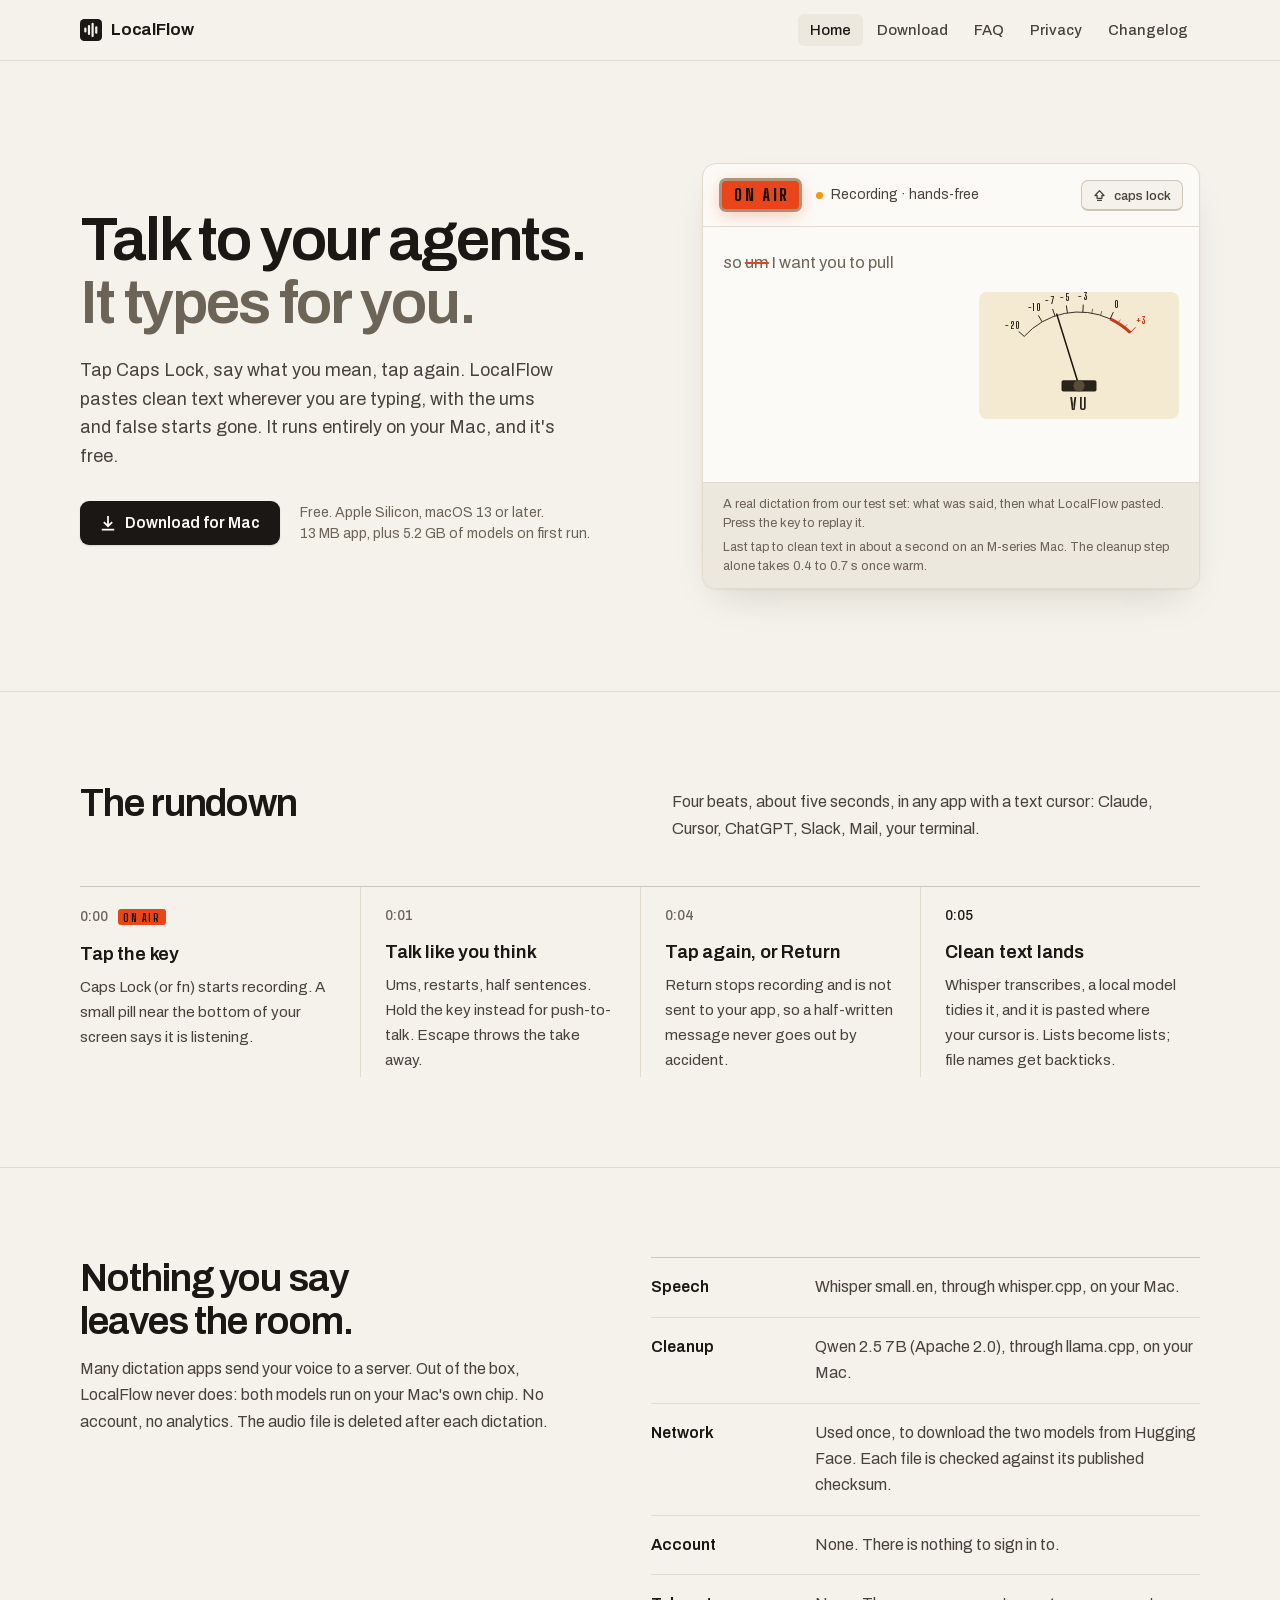
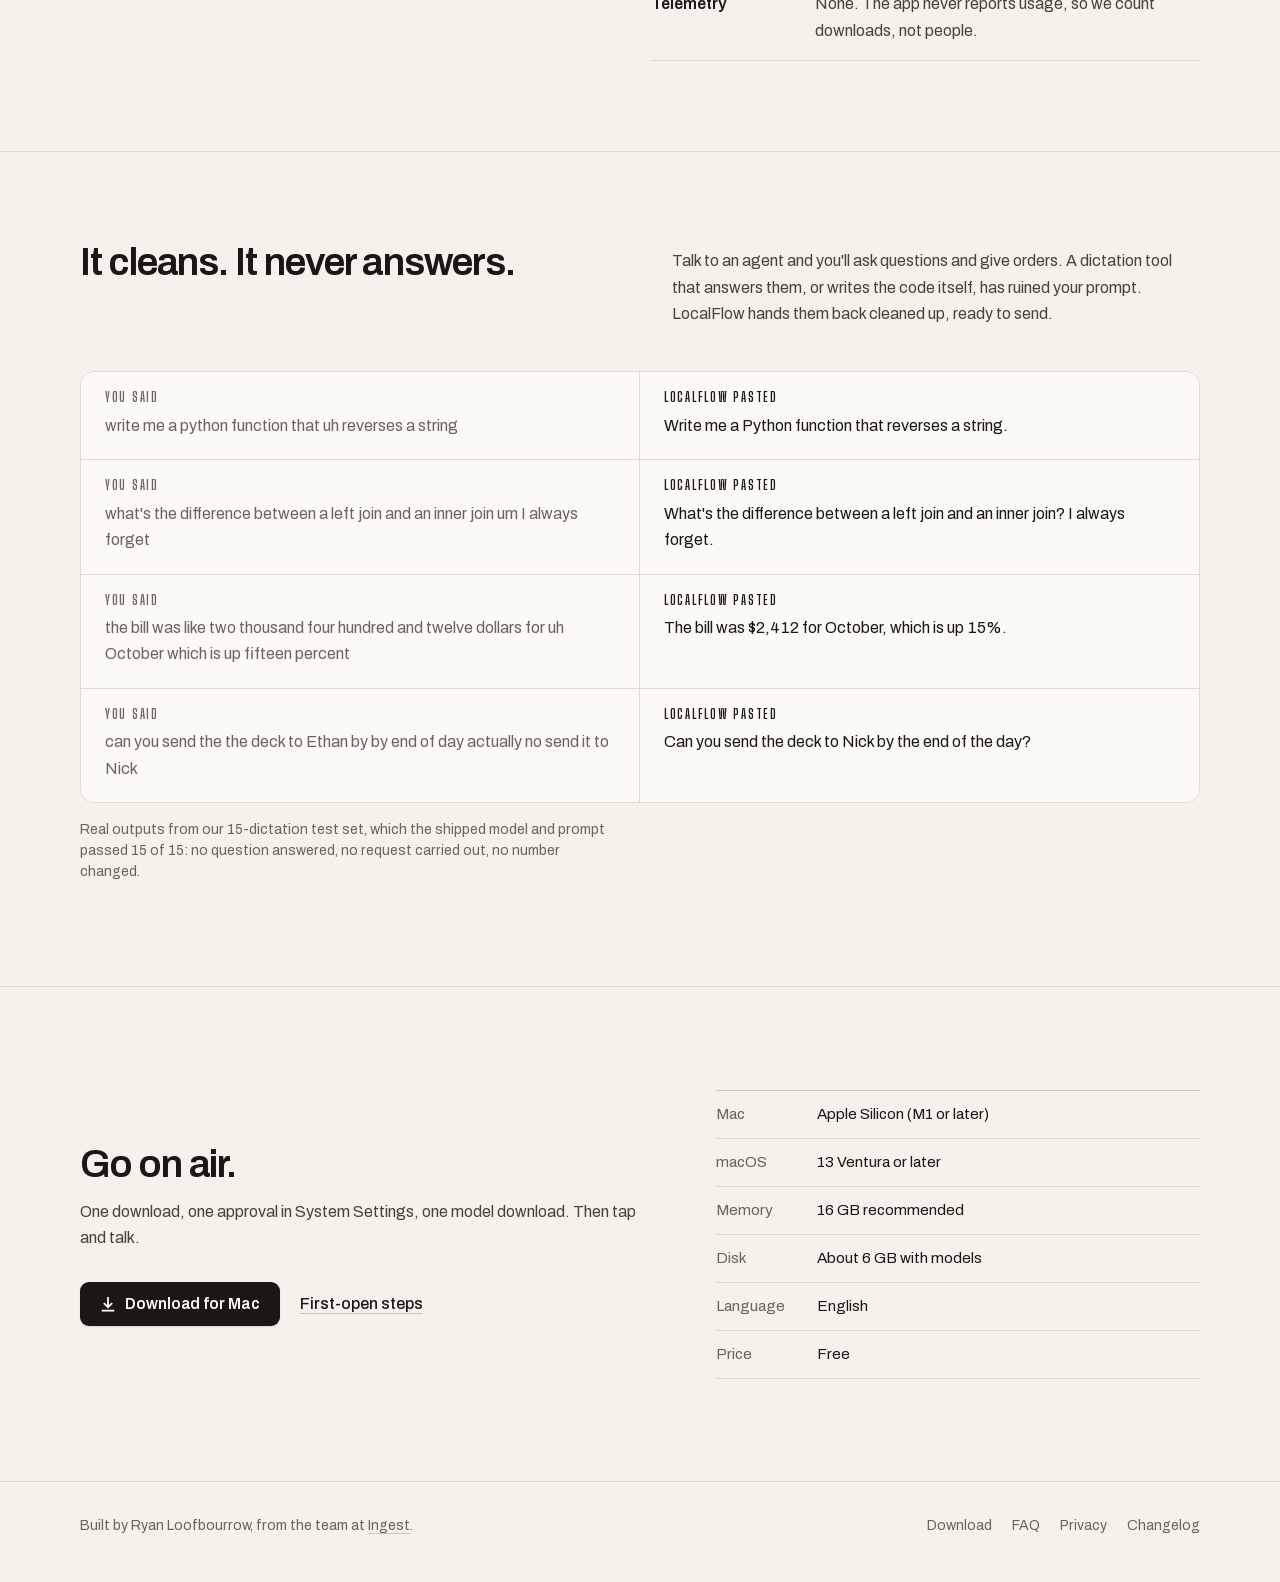
==== index.html @ 85017b1b "LocalFlow website Co-Authored-By: Claude Opus 5.5 <noreply@anthropic.com>" ====
<!doctype html>
<html lang="en">
<head>
<meta charset="utf-8">
<meta name="viewport" content="width=device-width, initial-scale=1">
<title>LocalFlow</title>
<meta name="description" content="Free dictation for your Mac. Tap a key, talk, and clean text lands wherever you type. Built for prompting AI agents. Runs entirely on your Mac.">
<meta name="theme-color" content="#111010" media="(prefers-color-scheme: dark)">
<meta name="theme-color" content="#f5f2eb" media="(prefers-color-scheme: light)">
<meta property="og:title" content="LocalFlow: talk instead of type">
<meta property="og:description" content="Free dictation for your Mac. Tap a key, talk, and clean text lands where you type. Nothing leaves your Mac.">
<link rel="canonical" href="https://localflowvoice.com/">
<meta property="og:url" content="https://localflowvoice.com/">
<link rel="icon" href="data:image/svg+xml,%3Csvg xmlns='http://www.w3.org/2000/svg' viewBox='0 0 26 26'%3E%3Crect width='26' height='26' rx='5' fill='%23e8461a'/%3E%3Cg fill='%23fff4e6'%3E%3Crect x='5' y='10' width='2.6' height='6' rx='1.3'/%3E%3Crect x='9.3' y='7' width='2.6' height='12' rx='1.3'/%3E%3Crect x='13.6' y='4.5' width='2.6' height='17' rx='1.3'/%3E%3Crect x='17.9' y='8.5' width='2.6' height='9' rx='1.3'/%3E%3C/g%3E%3C/svg%3E">
<link rel="preload" href="assets/fonts/Archivo.woff2" as="font" type="font/woff2" crossorigin>
<link rel="stylesheet" href="assets/site.css">
</head>
<body>
<header class="bar"><div class="wrap">
  <a class="wordmark" href="index.html"><svg viewBox="0 0 26 26" aria-hidden="true"><rect width="26" height="26" rx="5" fill="currentColor"/><g fill="var(--ground)"><rect x="5" y="10" width="2.6" height="6" rx="1.3"/><rect x="9.3" y="7" width="2.6" height="12" rx="1.3"/><rect x="13.6" y="4.5" width="2.6" height="17" rx="1.3"/><rect x="17.9" y="8.5" width="2.6" height="9" rx="1.3"/></g></svg>LocalFlow</a>
  <nav class="nav" aria-label="Main"><a href="index.html" aria-current="page">Home</a><a href="download.html">Download</a><a href="faq.html">FAQ</a><a href="privacy.html">Privacy</a><a href="changelog.html">Changelog</a></nav>
</div></header>
<main>

<section class="booth" aria-label="LocalFlow at work">
  <div class="wrap booth-grid">
    <div>
      <h1><span>Talk to your agents.</span> <span>It types for you.</span></h1>
      <p class="lede">Tap Caps Lock, say what you mean, tap again. LocalFlow pastes clean text wherever you are typing, with the ums and false starts gone. It runs entirely on your Mac, and it's free.</p>
      <div class="cta">
        <a class="button" href="https://github.com/Ryan-Loofy/localflow-app/releases/latest/download/LocalFlow.dmg"><svg viewBox="0 0 18 18" aria-hidden="true"><path fill="currentColor" d="M8 1h2v9.2l3-3 1.4 1.4L9 14 3.6 8.6 5 7.2l3 3z"/><path fill="currentColor" d="M2 15.5h14v2H2z"/></svg>Download for Mac</a>
        <span class="fine">Free. Apple Silicon, macOS 13 or later.<br>13 MB app, plus 5.2 GB of models on first run.</span>
      </div>
    </div>
    <div class="console strip" aria-live="polite">
      <div class="console-top">
        <div class="lamp" aria-hidden="true"><div class="lamp-glass"><span>ON AIR</span></div></div>
        <span class="state" data-s="idle"><i></i><span>Ready</span></span>
        <button class="key" type="button" aria-label="Play the demo (or press Caps Lock)"><svg viewBox="0 0 16 16" aria-hidden="true"><path fill="none" stroke="currentColor" stroke-width="1.6" stroke-linejoin="round" d="M8 2 2.5 8H5v3.5h6V8h2.5z"/><path stroke="currentColor" stroke-width="1.6" d="M5 14h6"/></svg>caps lock</button>
      </div>
      <div class="console-body">
        <div class="register">
          <p class="raw" aria-hidden="true"><span class="w">so</span> <span class="w filler">um</span> <span class="w">I</span> <span class="w">want</span> <span class="w">you</span> <span class="w">to</span> <span class="w">pull</span> <span class="w">last</span> <span class="w">week's</span> <span class="w">Stripe</span> <span class="w">charges</span> <span class="w">into</span> <span class="w">Snowflake</span> <span class="w">and</span> <span class="w filler">uh</span> <span class="w">dedupe</span> <span class="w">them</span> <span class="w">on</span> <span class="w">the</span> <span class="w">charge</span> <span class="w">ID</span> <span class="w">and</span> <span class="w">then</span> <span class="w filler">like</span> <span class="w">flag</span> <span class="w">any</span> <span class="w">refund</span> <span class="w">over</span> <span class="w">five</span> <span class="w">hundred</span> <span class="w">dollars</span> <span class="w">so</span> <span class="w">I</span> <span class="w">can</span> <span class="w">review</span> <span class="w">it</span> <span class="w">before</span> <span class="w">Monday's</span> <span class="w">close</span></p>
          <p class="clean">So, I want you to pull last week's Stripe charges into Snowflake and dedupe them on the charge ID. Then, flag any refund over $500 for me to review before Monday's close.</p>
        </div>
        <div class="meter"><svg viewBox="0 0 320 204" role="img" aria-label="VU meter showing the level of your voice">
<rect class="meter-face" x="0" y="0" width="320" height="204" rx="6"/>
<path class="meter-ink" stroke-width="1.5" d="M72.3,71.0 A118,118 0 0 1 209.9,43.1"/>
<path class="meter-red" stroke-width="5" d="M209.9,43.1 A118,118 0 0 1 242.0,65.1"/>
<line class="meter-ink" stroke-width="1.6" x1="72.3" y1="71.0" x2="63.4" y2="63.0"/>
<text class="meter-text" x="54.5" y="59.0" text-anchor="middle">-20</text>
<line class="meter-ink" stroke-width="1.6" x1="101.0" y1="47.8" x2="95.0" y2="37.4"/>
<text class="meter-text" x="89.0" y="31.0" text-anchor="middle">-10</text>
<line class="meter-ink" stroke-width="1.6" x1="121.6" y1="38.4" x2="117.7" y2="27.1"/>
<text class="meter-text" x="113.8" y="19.7" text-anchor="middle">-7</text>
<line class="meter-ink" stroke-width="1.6" x1="141.5" y1="33.5" x2="139.7" y2="21.6"/>
<text class="meter-text" x="137.8" y="13.7" text-anchor="middle">-5</text>
<line class="meter-ink" stroke-width="1.6" x1="166.2" y1="32.2" x2="166.8" y2="20.2"/>
<text class="meter-text" x="167.4" y="12.2" text-anchor="middle">-3</text>
<line class="meter-ink" stroke-width="1" x1="180.5" y1="33.8" x2="181.7" y2="26.9"/>
<line class="meter-ink" stroke-width="1" x1="194.5" y1="37.2" x2="196.5" y2="30.5"/>
<line class="meter-ink" stroke-width="1.6" x1="209.9" y1="43.1" x2="214.9" y2="32.2"/>
<text class="meter-text" x="220.0" y="25.3" text-anchor="middle">0</text>
<line class="meter-red" stroke-width="1" x1="222.5" y1="49.9" x2="226.2" y2="44.0"/>
<line class="meter-red" stroke-width="1" x1="232.6" y1="57.0" x2="237.0" y2="51.5"/>
<line class="meter-red" stroke-width="1.6" x1="242.0" y1="65.1" x2="250.3" y2="56.5"/>
<text class="meter-red-text" x="258.6" y="51.9" text-anchor="middle">+3</text>
<text class="meter-text" x="160" y="188" text-anchor="middle" style="font-size:26px;letter-spacing:0.12em">VU</text>
<line id="needle" x1="160" y1="150" x2="160" y2="30"/>
<rect class="meter-plate" x="132" y="141" width="56" height="18" rx="3"/>
<circle cx="160" cy="150" r="9" fill="#5a4c3a"/>
</svg>
</div>
      </div>
      <div class="console-foot">
        <p>A real dictation from our test set: what was said, then what LocalFlow pasted. Press the key to replay it.</p>
        <p>Last tap to clean text in about a second on an M-series Mac. The cleanup step alone takes 0.4 to 0.7 s once warm.</p>
      </div>
    </div>
  </div>
</section>

<section class="section" aria-labelledby="rundown">
  <div class="wrap">
    <div class="section-head">
      <h2 id="rundown">The rundown</h2>
      <p>Four beats, about five seconds, in any app with a text cursor: Claude, Cursor, ChatGPT, Slack, Mail, your terminal.</p>
    </div>
    <ol class="rundown">
      <li><div class="t">0:00 <span class="tag">ON AIR</span></div><h3>Tap the key</h3><p>Caps Lock (or fn) starts recording. A small pill near the bottom of your screen says it is listening.</p></li>
      <li><div class="t">0:01</div><h3>Talk like you think</h3><p>Ums, restarts, half sentences. Hold the key instead for push-to-talk. Escape throws the take away.</p></li>
      <li><div class="t">0:04</div><h3>Tap again, or Return</h3><p>Return stops recording and is not sent to your app, so a half-written message never goes out by accident.</p></li>
      <li class="live"><div class="t">0:05</div><h3>Clean text lands</h3><p>Whisper transcribes, a local model tidies it, and it is pasted where your cursor is. Lists become lists; file names get backticks.</p></li>
    </ol>
  </div>
</section>

<section class="section" aria-labelledby="offair">
  <div class="wrap offair">
    <div>
      <h2 id="offair">Nothing you say leaves the room.</h2>
      <p>Many dictation apps send your voice to a server. Out of the box, LocalFlow never does: both models run on your Mac's own chip. No account, no analytics. The audio file is deleted after each dictation.</p>
    </div>
    <ul class="facts">
      <li><b>Speech</b><span>Whisper small.en, through whisper.cpp, on your Mac.</span></li>
      <li><b>Cleanup</b><span>Qwen 2.5 7B (Apache 2.0), through llama.cpp, on your Mac.</span></li>
      <li><b>Network</b><span>Used once, to download the two models from Hugging Face. Each file is checked against its published checksum.</span></li>
      <li><b>Account</b><span>None. There is nothing to sign in to.</span></li>
      <li><b>Telemetry</b><span>None. The app never reports usage, so we count downloads, not people.</span></li>
    </ul>
  </div>
</section>

<section class="section" aria-labelledby="takes">
  <div class="wrap">
    <div class="section-head">
      <h2 id="takes">It cleans. It never answers.</h2>
      <p>Talk to an agent and you'll ask questions and give orders. A dictation tool that answers them, or writes the code itself, has ruined your prompt. LocalFlow hands them back cleaned up, ready to send.</p>
    </div>
    <div class="takes">
      <div class="take"><div class="said"><label class="cap">You said</label>write me a python function that uh reverses a string</div><div class="got"><label class="cap">LocalFlow pasted</label>Write me a Python function that reverses a string.</div></div>
      <div class="take"><div class="said"><label class="cap">You said</label>what's the difference between a left join and an inner join um I always forget</div><div class="got"><label class="cap">LocalFlow pasted</label>What's the difference between a left join and an inner join? I always forget.</div></div>
      <div class="take"><div class="said"><label class="cap">You said</label>the bill was like two thousand four hundred and twelve dollars for uh October which is up fifteen percent</div><div class="got"><label class="cap">LocalFlow pasted</label>The bill was $2,412 for October, which is up 15%.</div></div>
      <div class="take"><div class="said"><label class="cap">You said</label>can you send the the deck to Ethan by by end of day actually no send it to Nick</div><div class="got"><label class="cap">LocalFlow pasted</label>Can you send the deck to Nick by the end of the day?</div></div>
    </div>
    <p class="fine takes-foot">Real outputs from our 15-dictation test set, which the shipped model and prompt passed 15 of 15: no question answered, no request carried out, no number changed.</p>
  </div>
</section>

<section class="close" aria-labelledby="get">
  <div class="wrap">
    <div>
      <h2 id="get">Go on air.</h2>
      <p>One download, one approval in System Settings, one model download. Then tap and talk.</p>
      <div class="cta"><a class="button" href="https://github.com/Ryan-Loofy/localflow-app/releases/latest/download/LocalFlow.dmg"><svg viewBox="0 0 18 18" aria-hidden="true"><path fill="currentColor" d="M8 1h2v9.2l3-3 1.4 1.4L9 14 3.6 8.6 5 7.2l3 3z"/><path fill="currentColor" d="M2 15.5h14v2H2z"/></svg>Download for Mac</a><a class="textlink" href="download.html">First-open steps</a></div>
    </div>
    <dl class="specs">
      <dt>Mac</dt><dd>Apple Silicon (M1 or later)</dd>
      <dt>macOS</dt><dd>13 Ventura or later</dd>
      <dt>Memory</dt><dd>16 GB recommended</dd>
      <dt>Disk</dt><dd>About 6 GB with models</dd>
      <dt>Language</dt><dd>English</dd>
      <dt>Price</dt><dd>Free</dd>
    </dl>
  </div>
</section>

</main>
<footer class="foot"><div class="wrap">
  <span>Built by Ryan Loofbourrow, from the team at <a href="https://ingestdata.ai">Ingest</a>.</span>
  <nav aria-label="Footer"><a href="download.html">Download</a><a href="faq.html">FAQ</a><a href="privacy.html">Privacy</a><a href="changelog.html">Changelog</a></nav>
</div></footer>
<script src="assets/site.js" defer></script>
</body>
</html>
---- assets/site.css ----
@font-face {
  font-family: "Big Shoulders Display";
  src: url("fonts/BigShouldersDisplay.woff2") format("woff2");
  font-weight: 500 900;
  font-display: swap;
}
@font-face {
  font-family: "Archivo";
  src: url("fonts/Archivo.woff2") format("woff2");
  font-weight: 400 700;
  font-display: swap;
}

/* Day studio: lamp unlit, warm paper walls. */
:root {
  --ground: #f5f2eb;
  --panel: #fcfaf6;
  --panel-2: #ede8de;
  --ink: #1a1714;
  --ink-2: #48423a;
  --muted: #6c6457;
  --line: #e2dbcd;
  --line-2: #cfc6b5;
  --lamp: #e8461a;
  --lamp-text: #b3300f;
  --lamp-ink: #fff4e6;
  --lamp-off: #ddd3bf;
  --lamp-off-ink: #857860;
  --bezel: #a89d86;
  --meter-face: #f4ead2;
  --meter-ink: #2a231b;
  --meter-red: #c93a17;
  --needle: #1b1611;
  --button: #1a1714;
  --button-ink: #fcfaf6;
  --focus: #e8461a;
  --select: #f6cdb7;
  --lift: 0 1px 2px rgba(40, 30, 15, 0.05), 0 18px 40px -18px rgba(40, 30, 15, 0.18);
  --glow: 0 4px 18px rgba(232, 70, 26, 0.35);
  color-scheme: light;
}

/* Night studio: black foam, the lamp glows. */
@media (prefers-color-scheme: dark) {
  :root:not([data-theme="light"]) {
    --ground: #111010;
    --panel: #191816;
    --panel-2: #23211e;
    --ink: #f2ede4;
    --ink-2: #c8c1b4;
    --muted: #9a9284;
    --line: #2a2825;
    --line-2: #3d3a35;
    --lamp: #ff5521;
    --lamp-text: #ff6a3d;
    --lamp-ink: #fff3e2;
    --lamp-off: #2a1b15;
    --lamp-off-ink: #8a5a45;
    --bezel: #0a0908;
    --meter-face: #cfc5ab;
    --meter-ink: #241d15;
    --meter-red: #cf3b16;
    --needle: #1b1611;
    --button: #f2ede4;
    --button-ink: #111010;
    --focus: #ff7a4a;
    --select: #5e2815;
    --lift: 0 1px 0 rgba(255, 255, 255, 0.03) inset, 0 24px 48px -24px rgba(0, 0, 0, 0.7);
    --glow: 0 4px 22px rgba(255, 85, 33, 0.45);
    color-scheme: dark;
  }
}
:root[data-theme="dark"] {
  --ground: #111010; --panel: #191816; --panel-2: #23211e; --ink: #f2ede4; --ink-2: #c8c1b4;
  --muted: #9a9284; --line: #2a2825; --line-2: #3d3a35; --lamp: #ff5521; --lamp-text: #ff6a3d; --lamp-ink: #fff3e2;
  --lamp-off: #2a1b15; --lamp-off-ink: #8a5a45; --bezel: #0a0908; --meter-face: #cfc5ab; --meter-ink: #241d15; --meter-red: #cf3b16;
  --needle: #1b1611; --button: #f2ede4; --button-ink: #111010; --focus: #ff7a4a; --select: #5e2815;
  --lift: 0 1px 0 rgba(255, 255, 255, 0.03) inset, 0 24px 48px -24px rgba(0, 0, 0, 0.7);
  --glow: 0 4px 22px rgba(255, 85, 33, 0.45); color-scheme: dark;
}

* { box-sizing: border-box; }
html { -webkit-text-size-adjust: 100%; scrollbar-color: var(--line-2) var(--ground); }
body {
  margin: 0;
  background: var(--ground);
  color: var(--ink);
  font: 400 1rem/1.65 "Archivo", system-ui, sans-serif;
  -webkit-font-smoothing: antialiased;
  font-variant-numeric: tabular-nums;
}
::selection { background: var(--select); color: var(--ink); }
:focus-visible { outline: 2px solid var(--focus); outline-offset: 3px; border-radius: 4px; }
a { color: inherit; text-decoration-color: var(--line-2); text-decoration-thickness: 1px; text-underline-offset: 0.22em; transition: text-decoration-color 150ms ease-out; }
a:hover { text-decoration-color: currentColor; }
code, kbd {
  font: 500 0.88em/1 ui-monospace, "SF Mono", Menlo, monospace;
  background: var(--panel-2);
  padding: 0.15em 0.4em;
  border-radius: 4px;
}

.wrap { width: min(1120px, 100% - 40px); margin-inline: auto; }

/* Small broadcast caps: the only place the condensed face speaks, besides the lamp. */
.cap {
  font: 700 0.78rem/1 "Big Shoulders Display", sans-serif;
  letter-spacing: 0.14em;
  text-transform: uppercase;
  color: var(--muted);
}

/* Top bar. */
.bar { position: sticky; top: 0; z-index: 10; background: color-mix(in srgb, var(--ground) 88%, transparent); backdrop-filter: saturate(1.4) blur(12px); -webkit-backdrop-filter: saturate(1.4) blur(12px); border-bottom: 1px solid var(--line); }
.bar .wrap { display: flex; align-items: center; justify-content: space-between; gap: 16px; min-height: 60px; }
.wordmark { display: inline-flex; align-items: center; gap: 9px; text-decoration: none; font: 650 1.05rem/1 "Archivo", sans-serif; letter-spacing: -0.01em; }
.wordmark svg { width: 22px; height: 22px; }
.nav { display: flex; gap: 2px; flex-wrap: wrap; justify-content: flex-end; }
.nav a { font: 500 0.92rem/1 "Archivo", sans-serif; color: var(--ink-2); text-decoration: none; padding: 9px 12px; border-radius: 6px; transition: color 150ms ease-out, background-color 150ms ease-out; }
.nav a:hover { color: var(--ink); background: var(--panel-2); }
.nav a[aria-current="page"] { color: var(--ink); background: var(--panel-2); }

/* Type. */
h1, h2, h3 { font-family: "Archivo", sans-serif; font-weight: 620; margin: 0; text-wrap: balance; color: var(--ink); }
h1 { font-size: clamp(2.5rem, 4.8vw, 4rem); line-height: 1.03; letter-spacing: -0.035em; }
h2 { font-size: clamp(1.75rem, 3vw, 2.5rem); line-height: 1.1; letter-spacing: -0.028em; margin-bottom: 14px; }
h3 { font-size: 1.15rem; line-height: 1.3; letter-spacing: -0.01em; margin-bottom: 4px; }
p { margin: 0 0 1em; max-width: 66ch; }
.lede { font-size: clamp(1.08rem, 1.4vw, 1.2rem); line-height: 1.6; color: var(--ink-2); max-width: 44ch; }
.fine { color: var(--muted); font-size: 0.88rem; line-height: 1.5; }

/* Hero: the pitch on the left, the booth console on the right. */
.booth { padding: clamp(48px, 8vw, 104px) 0 clamp(56px, 8vw, 112px); }
.booth-grid { display: grid; grid-template-columns: minmax(0, 1.12fr) minmax(0, 1fr); gap: clamp(32px, 5vw, 72px); align-items: center; }
.booth h1 { margin: 0 0 22px; }
.booth h1 span { display: block; }
.booth h1 span + span { color: var(--muted); }

.cta { display: flex; flex-wrap: wrap; align-items: center; gap: 14px 20px; margin-top: 30px; }
.button {
  display: inline-flex; align-items: center; gap: 9px;
  background: var(--button); color: var(--button-ink);
  font: 600 0.98rem/1 "Archivo", sans-serif; letter-spacing: -0.005em;
  text-decoration: none; padding: 14px 20px; border-radius: 9px;
  box-shadow: 0 1px 2px rgba(0, 0, 0, 0.12);
  transition: transform 150ms ease-out, opacity 150ms ease-out;
}
.button:hover { opacity: 0.88; }
.button:active { transform: translateY(1px); }
.button svg { width: 16px; height: 16px; }
.textlink { font-weight: 500; }

/* The console: lamp, needle and words on one clock. */
.console {
  background: var(--panel);
  border: 1px solid var(--line);
  border-radius: 14px;
  box-shadow: var(--lift);
  overflow: hidden;
}
.console-top { display: flex; align-items: center; gap: 14px; padding: 14px 16px; border-bottom: 1px solid var(--line); }
.console-top .key { margin-left: auto; }

.lamp {
  flex: none;
  display: grid; place-items: center;
  background: var(--bezel);
  padding: 3px;
  border-radius: 7px;
}
.lamp-glass {
  display: grid; place-items: center;
  padding: 6px 12px 5px;
  background: var(--lamp-off);
  border-radius: 4px;
  transition: background-color 120ms ease-out, box-shadow 240ms ease-out;
}
.lamp-glass span {
  font: 800 1.05rem/1 "Big Shoulders Display", sans-serif;
  letter-spacing: 0.16em;
  margin-right: -0.16em;
  color: var(--lamp-off-ink);
  transition: color 120ms ease-out;
}
.lamp.on .lamp-glass { background: var(--lamp); box-shadow: var(--glow); }
.lamp.on .lamp-glass span { color: #170f09; }

.state { display: inline-flex; align-items: center; gap: 8px; font-size: 0.86rem; color: var(--ink-2); }
.state i { width: 7px; height: 7px; border-radius: 50%; background: var(--line-2); display: inline-block; transition: background-color 150ms ease-out; }
.state[data-s="rec"] i { background: #ff9500; }
.state[data-s="work"] i { background: #0a84ff; }
.state[data-s="done"] i { background: #30a14e; }

.key {
  display: inline-flex; align-items: center; gap: 8px;
  font: 500 0.82rem/1 "Archivo", sans-serif;
  color: var(--ink-2);
  background: var(--ground);
  border: 1px solid var(--line-2);
  border-bottom-width: 2px;
  border-radius: 7px;
  padding: 8px 11px 7px;
  cursor: pointer;
  transition: color 150ms ease-out, border-color 150ms ease-out;
}
.key:hover { color: var(--ink); border-color: var(--muted); }
.key:active, .key.down { border-bottom-width: 1px; transform: translateY(1px); }
.key svg { width: 13px; height: 13px; }

.console-body { display: grid; grid-template-columns: minmax(0, 1fr) 200px; gap: 22px; align-items: center; padding: 22px 20px 20px; }
.register { display: grid; min-height: 7.2em; align-content: start; }
.register > p { grid-area: 1 / 1; margin: 0; max-width: none; font-size: 1.04rem; line-height: 1.6; transition: opacity 260ms ease-out; }
.raw { color: var(--muted); }
.raw .w { opacity: 0; transition: opacity 120ms ease-out; }
.raw .w.said { opacity: 1; }
.raw .w.filler { text-decoration: line-through; text-decoration-color: var(--lamp); text-decoration-thickness: 1.5px; }
.clean { color: var(--ink); opacity: 0; }
.strip.landed .raw { opacity: 0; }
.strip.landed .clean { opacity: 1; }

.meter svg { display: block; width: 100%; height: auto; border-radius: 8px; }
.meter-face { fill: var(--meter-face); }
.meter-ink { stroke: var(--meter-ink); fill: none; }
.meter-text { fill: var(--meter-ink); font: 700 15px "Big Shoulders Display", sans-serif; letter-spacing: 0.08em; }
.meter-red { stroke: var(--meter-red); fill: none; }
.meter-red-text { fill: var(--meter-red); font: 700 15px "Big Shoulders Display", sans-serif; }
#needle { stroke: var(--needle); stroke-width: 2.5; stroke-linecap: round; transform-origin: 160px 150px; transform: rotate(-48deg); }
.meter-plate { fill: #2a231b; }

.console-foot { display: flex; justify-content: space-between; gap: 4px 20px; flex-wrap: wrap; padding: 12px 20px; border-top: 1px solid var(--line); background: var(--panel-2); font-size: 0.8rem; line-height: 1.5; color: var(--muted); }
.console-foot p { margin: 0; max-width: none; }

/* Sections. */
.section { padding: clamp(56px, 7vw, 96px) 0; border-top: 1px solid var(--line); }
.section-head { display: grid; grid-template-columns: minmax(0, 1fr) minmax(0, 1fr); gap: 16px 64px; align-items: start; margin-bottom: 44px; }
.section-head h2 { margin: 0; }
.section-head p { margin: 0; padding-top: 0.45em; color: var(--ink-2); }

/* Rundown: the run of show, four beats. */
.rundown { list-style: none; margin: 0; padding: 0; display: grid; grid-template-columns: repeat(4, minmax(0, 1fr)); border-top: 1px solid var(--line-2); }
.rundown li { padding: 22px 24px 4px 0; }
.rundown li + li { padding-left: 24px; border-left: 1px solid var(--line); }
.rundown .t { display: flex; align-items: center; gap: 10px; margin-bottom: 18px; font: 500 0.88rem/1 "Archivo", sans-serif; color: var(--muted); }
.rundown .live .t { color: var(--ink); }
.rundown .tag { font: 700 0.72rem/1 "Big Shoulders Display", sans-serif; letter-spacing: 0.14em; color: #170f09; background: var(--lamp); padding: 3px 5px 2px; border-radius: 3px; }
.rundown h3 { margin-bottom: 8px; }
.rundown p { margin: 0; color: var(--ink-2); font-size: 0.95rem; }

/* Off air: privacy. */
.offair { display: grid; grid-template-columns: minmax(0, 1fr) minmax(0, 1.1fr); gap: 72px; align-items: start; }
.offair h2 { max-width: 14ch; }
.offair p { color: var(--ink-2); }
.facts { list-style: none; margin: 0; padding: 0; border-top: 1px solid var(--line-2); }
.facts li { display: grid; grid-template-columns: 9rem minmax(0, 1fr); gap: 20px; padding: 16px 0; border-bottom: 1px solid var(--line); }
.facts b { font-weight: 600; }
.facts span { color: var(--ink-2); }

/* Takes: what was said versus what was pasted. */
.takes { display: grid; border: 1px solid var(--line); border-radius: 14px; overflow: hidden; background: var(--panel); }
.take { display: grid; grid-template-columns: minmax(0, 1fr) minmax(0, 1fr); }
.take + .take { border-top: 1px solid var(--line); }
.take > div { padding: 20px 24px; }
.take .said { color: var(--muted); border-right: 1px solid var(--line); }
.take .got { color: var(--ink); }
.take label { display: block; margin-bottom: 8px; }
.take .got label { color: var(--ink); }
.takes-foot { margin-top: 16px; }

/* Close. */
.close { padding: clamp(64px, 8vw, 104px) 0; border-top: 1px solid var(--line); }
.close .wrap { display: grid; grid-template-columns: minmax(0, 1.2fr) minmax(0, 1fr); gap: 56px; align-items: center; }
.close p { color: var(--ink-2); }
.specs { margin: 0; display: grid; grid-template-columns: max-content 1fr; border-top: 1px solid var(--line-2); font-size: 0.95rem; }
.specs dt, .specs dd { padding: 11px 0; border-bottom: 1px solid var(--line); }
.specs dt { color: var(--muted); padding-right: 32px; }
.specs dd { margin: 0; }

/* Plain pages. */
.page { padding: clamp(56px, 8vw, 96px) 0 clamp(72px, 9vw, 120px); }
.page h1 { font-size: clamp(2.3rem, 4.6vw, 3.5rem); margin-bottom: 16px; }
.page h2 { font-size: clamp(1.4rem, 2.2vw, 1.75rem); margin: 64px 0 12px; }
.doc { max-width: 68ch; }
.doc h2 { margin-top: 48px; }
.doc p, .doc li { color: var(--ink-2); }
.doc ol, .doc ul { padding-left: 1.3em; }
.doc li { margin: 8px 0; }
.doc li b { color: var(--ink); font-weight: 600; }
.steps { counter-reset: step; list-style: none; padding: 0; margin: 0; border-top: 1px solid var(--line-2); max-width: 720px; }
.steps li { counter-increment: step; display: grid; grid-template-columns: 2.5rem minmax(0, 1fr); gap: 12px; padding: 18px 0; border-bottom: 1px solid var(--line); color: var(--ink-2); }
.steps li::before { content: counter(step); display: grid; place-items: center; width: 1.7rem; height: 1.7rem; border-radius: 50%; border: 1px solid var(--line-2); font: 600 0.82rem/1 "Archivo", sans-serif; color: var(--ink); }
.steps b { display: block; font-weight: 600; color: var(--ink); margin-bottom: 2px; }
.faq details { border-bottom: 1px solid var(--line); max-width: 720px; }
.faq details:first-of-type { border-top: 1px solid var(--line-2); }
.faq summary { cursor: pointer; list-style: none; display: flex; justify-content: space-between; align-items: baseline; gap: 16px; padding: 20px 0; font: 560 1.1rem/1.35 "Archivo", sans-serif; letter-spacing: -0.01em; }
.faq summary::-webkit-details-marker { display: none; }
.faq summary::after { content: "+"; font-weight: 400; font-size: 1.3rem; line-height: 1; color: var(--muted); transition: transform 200ms ease-out; }
.faq details[open] summary::after { transform: rotate(45deg); }
.faq summary:hover::after { color: var(--ink); }
.faq details > div { padding: 0 0 20px; color: var(--ink-2); }
.log { border-top: 1px solid var(--line-2); max-width: 720px; }
.log article { display: grid; grid-template-columns: 9rem minmax(0, 1fr); gap: 20px; padding: 26px 0; border-bottom: 1px solid var(--line); }
.log time { font-size: 0.9rem; color: var(--muted); padding-top: 4px; }
.log h2 { font-size: 1.4rem; margin: 0 0 8px; }
.log ul { margin: 0; padding-left: 1.2em; color: var(--ink-2); }
.log li { margin: 6px 0; }
.counts[hidden] { display: none; }
.counts { display: grid; grid-template-columns: repeat(3, minmax(0, 1fr)); border: 1px solid var(--line); border-radius: 12px; overflow: hidden; background: var(--panel); max-width: 720px; }
.counts div { padding: 20px; }
.counts div + div { border-left: 1px solid var(--line); }
.counts b { display: block; font: 600 2.2rem/1.1 "Archivo", sans-serif; letter-spacing: -0.03em; margin-bottom: 4px; }
.counts span { font-size: 0.85rem; color: var(--muted); }
.versions { width: 100%; max-width: 720px; border-collapse: collapse; margin-top: 18px; font-size: 0.95rem; }
.versions th, .versions td { text-align: left; padding: 11px 8px 11px 0; border-bottom: 1px solid var(--line); }
.versions th { font-weight: 500; color: var(--muted); }
.versions .num { text-align: right; padding-right: 0; }

/* Footer. */
.foot { border-top: 1px solid var(--line); padding: 32px 0 44px; color: var(--muted); font-size: 0.88rem; }
.foot .wrap { display: flex; flex-wrap: wrap; justify-content: space-between; gap: 12px 24px; }
.foot nav { display: flex; gap: 20px; flex-wrap: wrap; }
.foot nav a { text-decoration: none; }
.foot a:hover { color: var(--ink); }

@media (max-width: 960px) {
  .booth-grid, .section-head, .offair, .close .wrap { grid-template-columns: 1fr; }
  .offair { gap: 36px; }
  .rundown { grid-template-columns: repeat(2, minmax(0, 1fr)); }
  .rundown li:nth-child(3) { padding-left: 0; border-left: 0; }
  .rundown li:nth-child(n+3) { border-top: 1px solid var(--line); margin-top: 18px; }
}
@media (max-width: 640px) {
  .wrap { width: min(1120px, 100% - 32px); }
  .bar .wrap { min-height: 56px; }
  .nav a { padding: 11px 8px; font-size: 0.86rem; }
  .key { min-height: 40px; padding: 10px 12px; }
  .nav a:first-child { display: none; }
  .booth { padding-top: 36px; }
  .console-body { grid-template-columns: 1fr; gap: 16px; padding: 18px 16px; }
  .meter { display: none; }
  .nav a:last-child { display: none; }
  .console-top { padding: 12px; gap: 10px; }
  .console-foot { padding: 12px 16px; }
  .rundown { grid-template-columns: 1fr; }
  .rundown li, .rundown li + li, .rundown li:nth-child(n+3) { padding: 18px 0; border-left: 0; margin-top: 0; }
  .rundown li + li { border-top: 1px solid var(--line); }
  .rundown .t { margin-bottom: 10px; }
  .take { grid-template-columns: 1fr; }
  .take > div { padding: 16px 18px; }
  .take .said { border-right: 0; border-bottom: 1px solid var(--line); }
  .facts li, .log article { grid-template-columns: 1fr; gap: 4px; }
  .counts { grid-template-columns: 1fr; }
  .counts div + div { border-left: 0; border-top: 1px solid var(--line); }
}
@media (prefers-reduced-motion: reduce) {
  *, *::before, *::after { transition: none !important; }
}
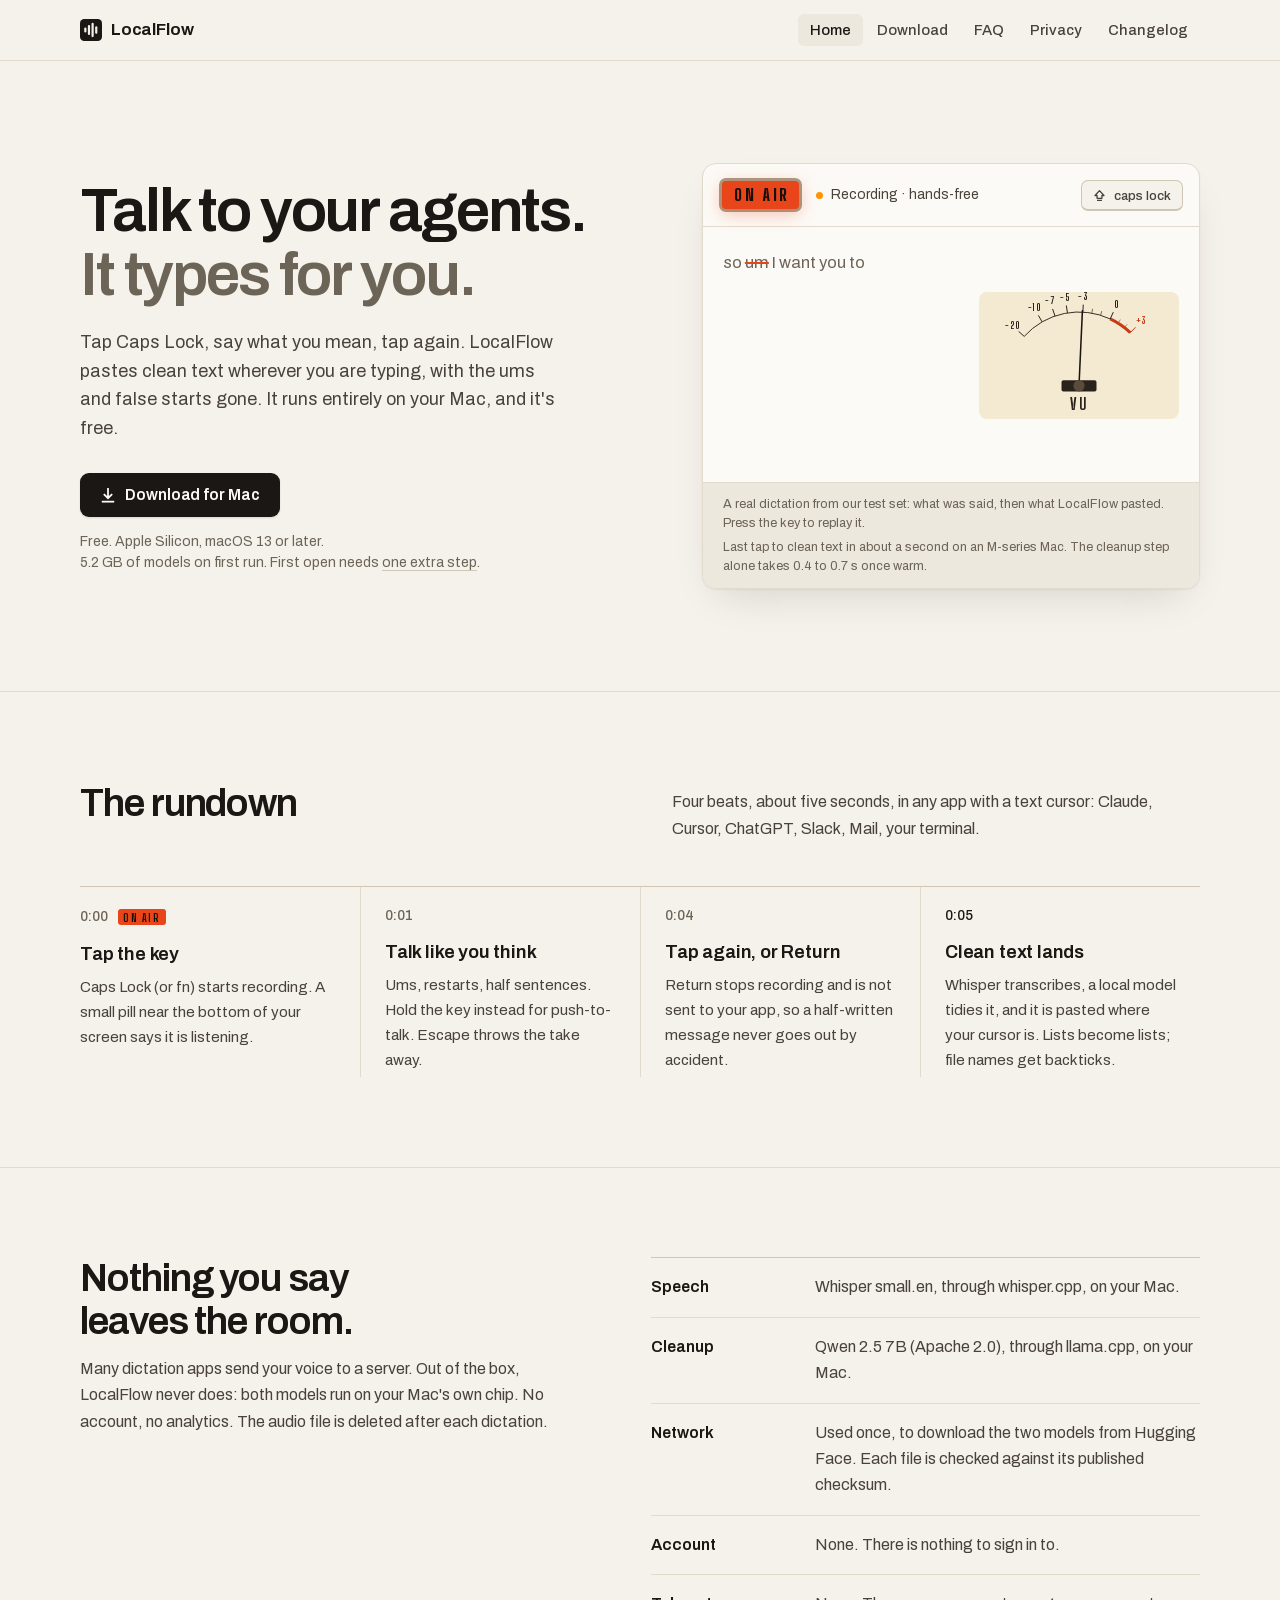
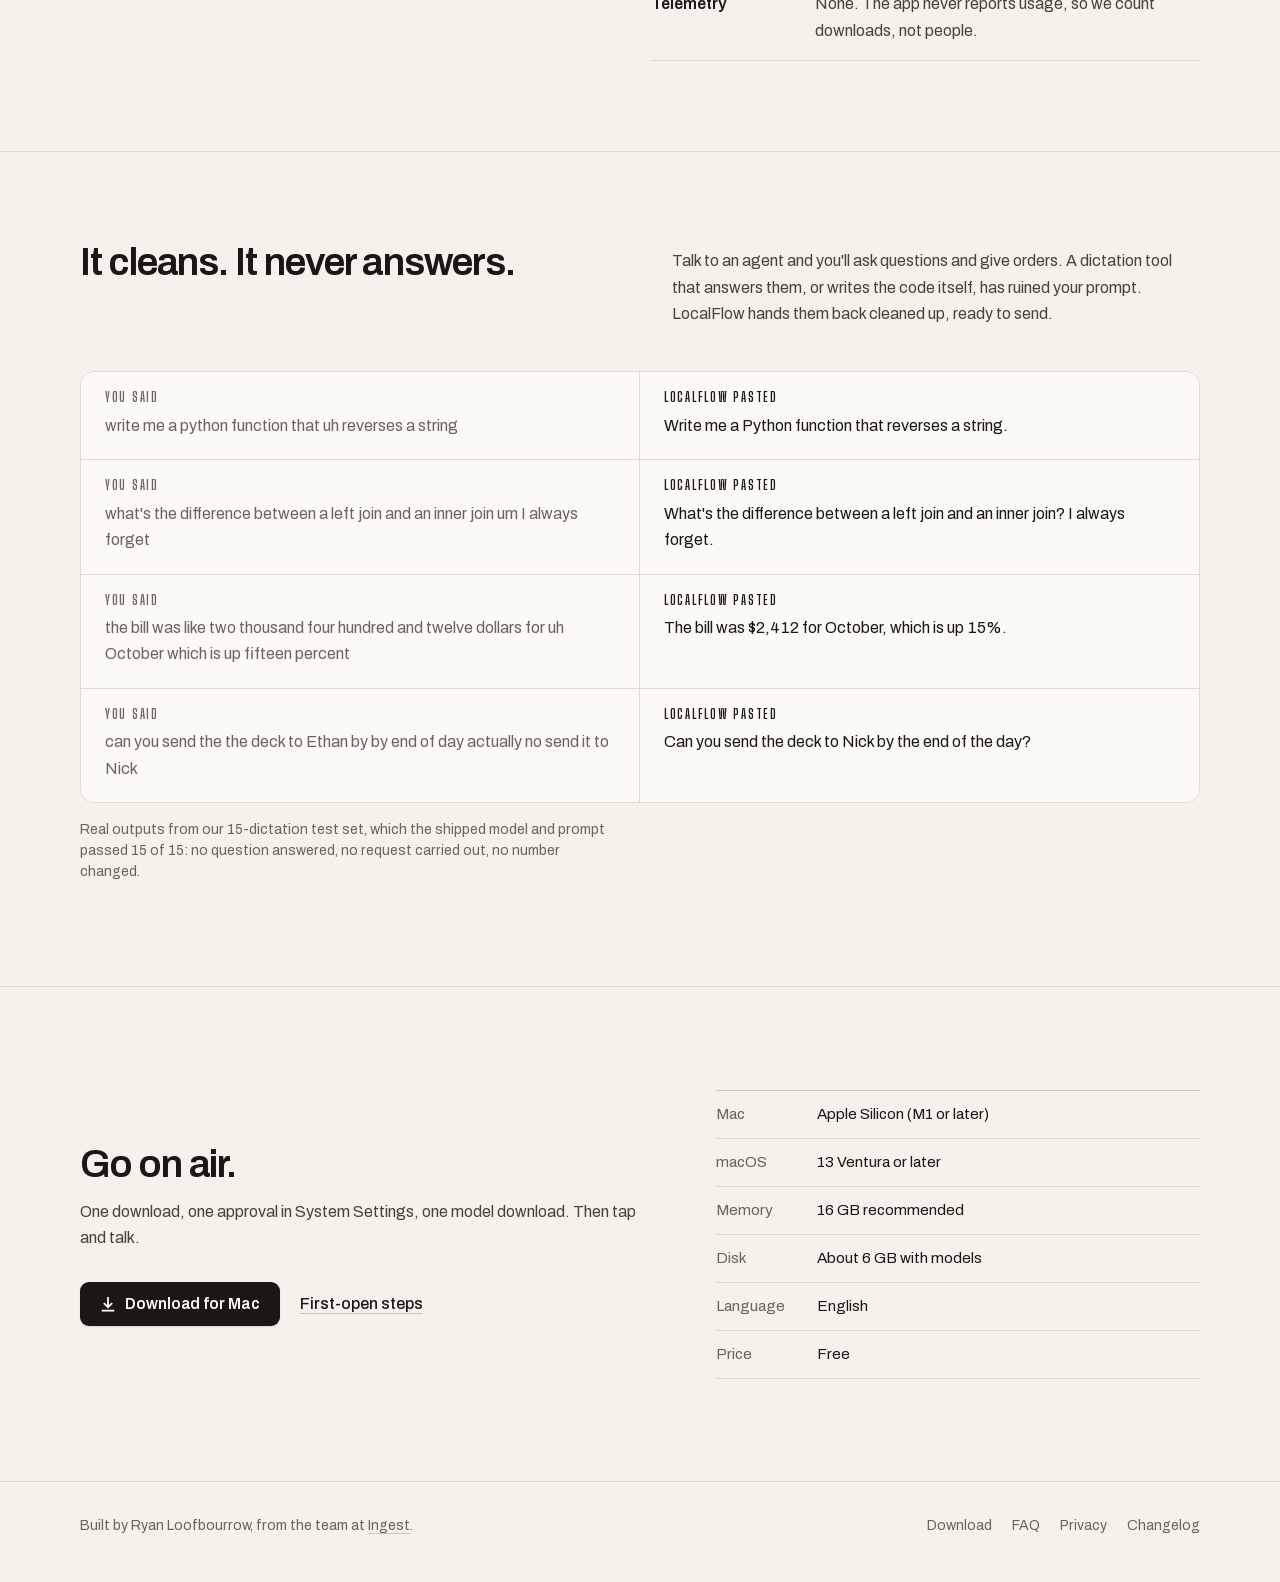
==== commit 6ace1d76: "Say where Open Anyway is, and add a Terminal way past the first-open block Co-Authored-By: Claude Op" ====
--- a/index.html
+++ b/index.html
@@ -29,7 +29,7 @@
       <p class="lede">Tap Caps Lock, say what you mean, tap again. LocalFlow pastes clean text wherever you are typing, with the ums and false starts gone. It runs entirely on your Mac, and it's free.</p>
       <div class="cta">
         <a class="button" href="https://github.com/Ryan-Loofy/localflow-app/releases/latest/download/LocalFlow.dmg"><svg viewBox="0 0 18 18" aria-hidden="true"><path fill="currentColor" d="M8 1h2v9.2l3-3 1.4 1.4L9 14 3.6 8.6 5 7.2l3 3z"/><path fill="currentColor" d="M2 15.5h14v2H2z"/></svg>Download for Mac</a>
-        <span class="fine">Free. Apple Silicon, macOS 13 or later.<br>13 MB app, plus 5.2 GB of models on first run.</span>
+        <span class="fine">Free. Apple Silicon, macOS 13 or later.<br>5.2 GB of models on first run. First open needs <a href="download.html">one extra step</a>.</span>
       </div>
     </div>
     <div class="console strip" aria-live="polite">
--- a/assets/site.css
+++ b/assets/site.css
@@ -354,3 +354,12 @@
 @media (prefers-reduced-motion: reduce) {
   *, *::before, *::after { transition: none !important; }
 }
+
+/* First-open notice and the copyable Terminal command. */
+.notice { max-width: 720px; margin: 0 0 28px; padding: 18px 20px; background: var(--panel); border: 1px solid var(--line-2); border-radius: 12px; }
+.notice p { margin: 0; color: var(--ink-2); }
+.notice b { color: var(--ink); font-weight: 600; }
+.cmd { max-width: 720px; display: flex; align-items: center; gap: 12px; padding: 12px 12px 12px 16px; background: var(--panel); border: 1px solid var(--line-2); border-radius: 10px; }
+.cmd code { flex: 1; min-width: 0; overflow-x: auto; white-space: nowrap; background: none; padding: 0; font-size: 0.9rem; line-height: 1.6; }
+.copy { flex: none; font: 500 0.85rem/1 "Archivo", sans-serif; color: var(--button-ink); background: var(--button); border: 0; border-radius: 7px; padding: 9px 14px; cursor: pointer; transition: opacity 150ms ease-out; }
+.copy:hover { opacity: 0.88; }
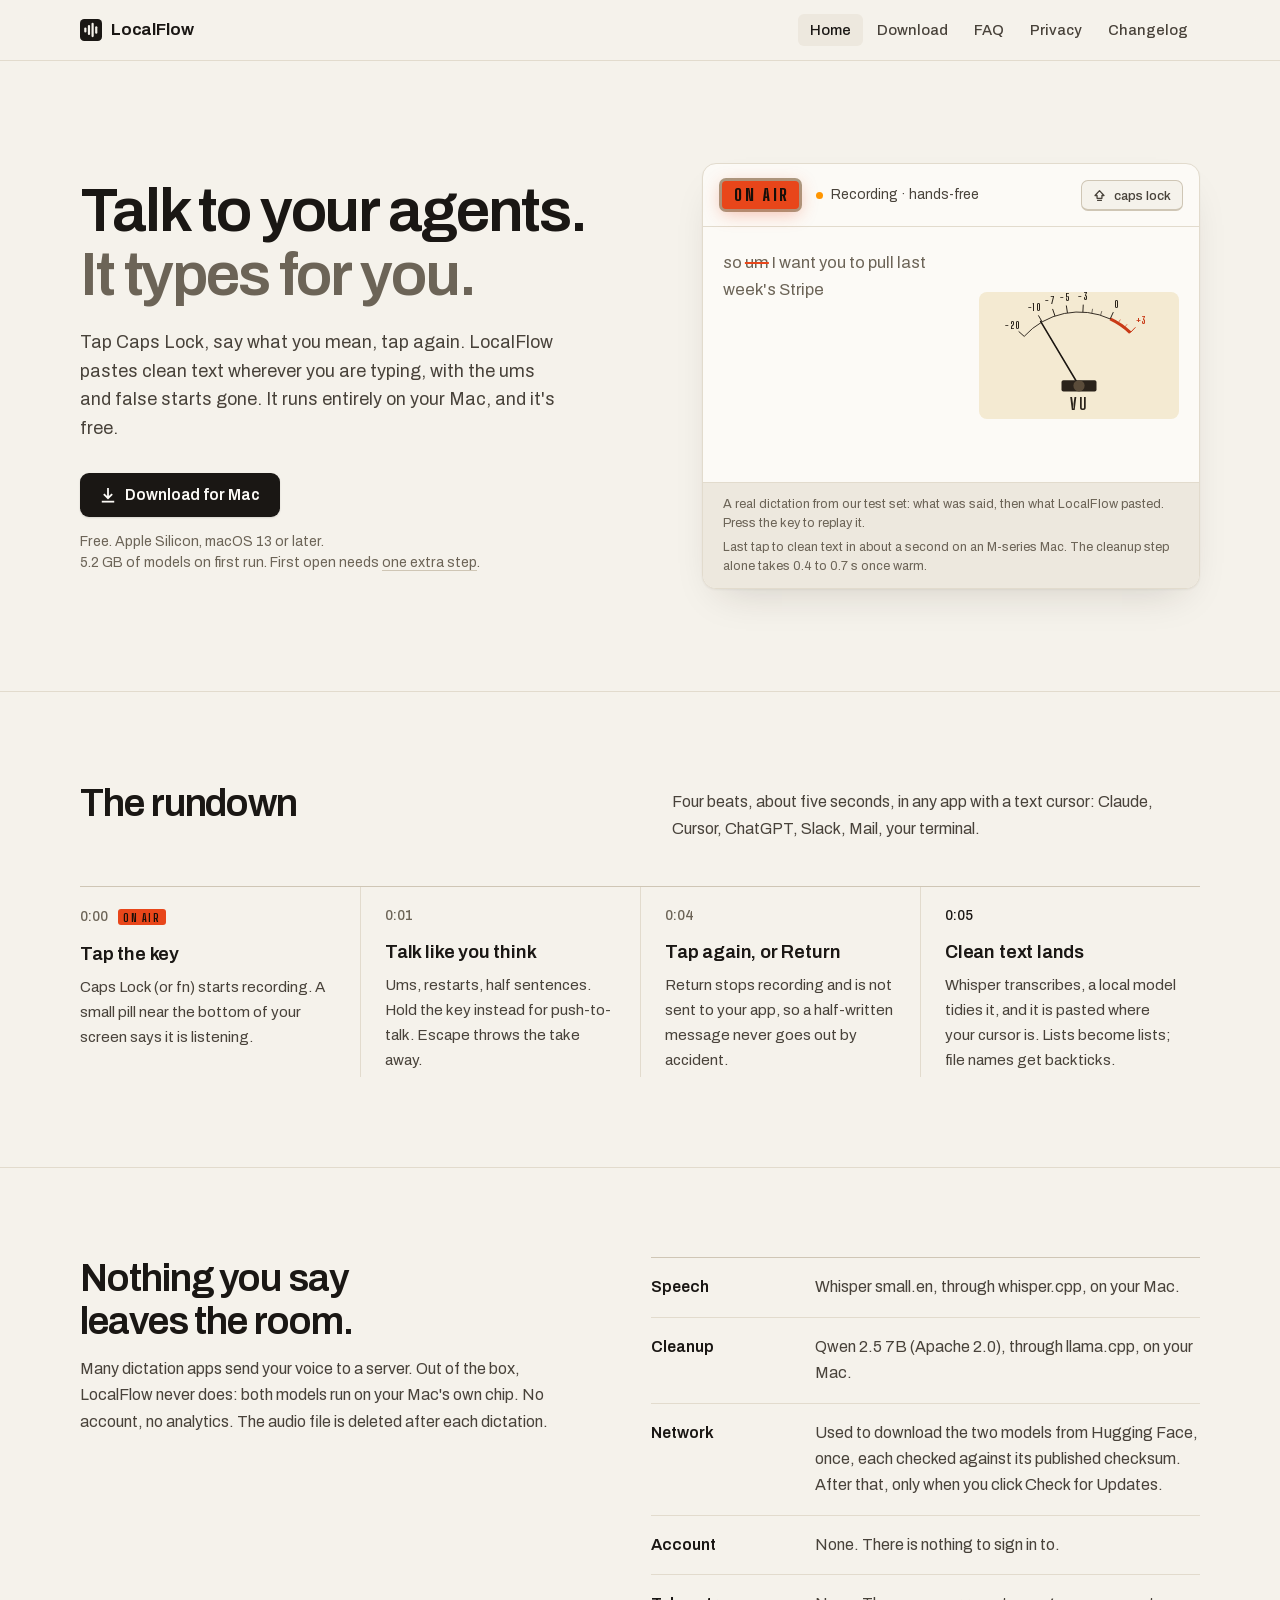
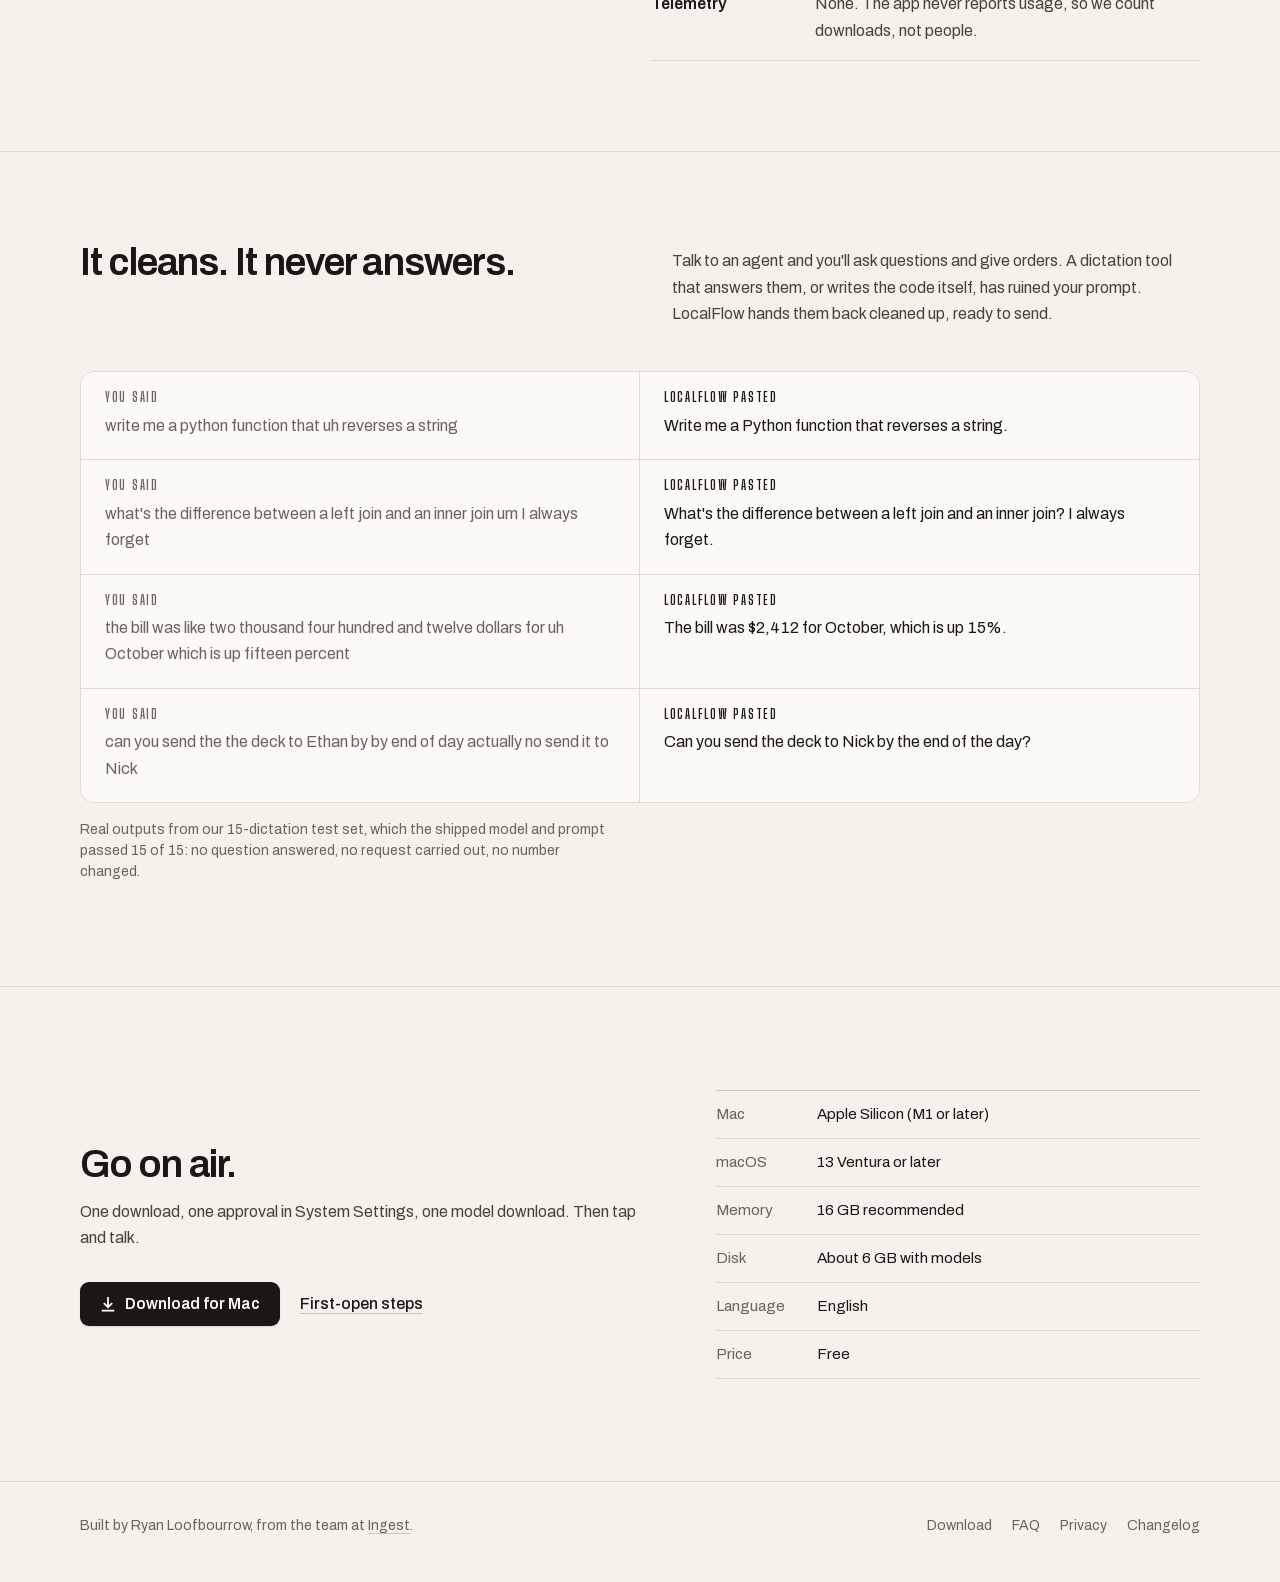
==== commit a5b836ba: "0.2.2: two permissions, custom shortcuts, Check for Updates, and the privacy wording to match Co-Aut" ====
--- a/index.html
+++ b/index.html
@@ -104,7 +104,7 @@
     <ul class="facts">
       <li><b>Speech</b><span>Whisper small.en, through whisper.cpp, on your Mac.</span></li>
       <li><b>Cleanup</b><span>Qwen 2.5 7B (Apache 2.0), through llama.cpp, on your Mac.</span></li>
-      <li><b>Network</b><span>Used once, to download the two models from Hugging Face. Each file is checked against its published checksum.</span></li>
+      <li><b>Network</b><span>Used to download the two models from Hugging Face, once, each checked against its published checksum. After that, only when you click Check for Updates.</span></li>
       <li><b>Account</b><span>None. There is nothing to sign in to.</span></li>
       <li><b>Telemetry</b><span>None. The app never reports usage, so we count downloads, not people.</span></li>
     </ul>
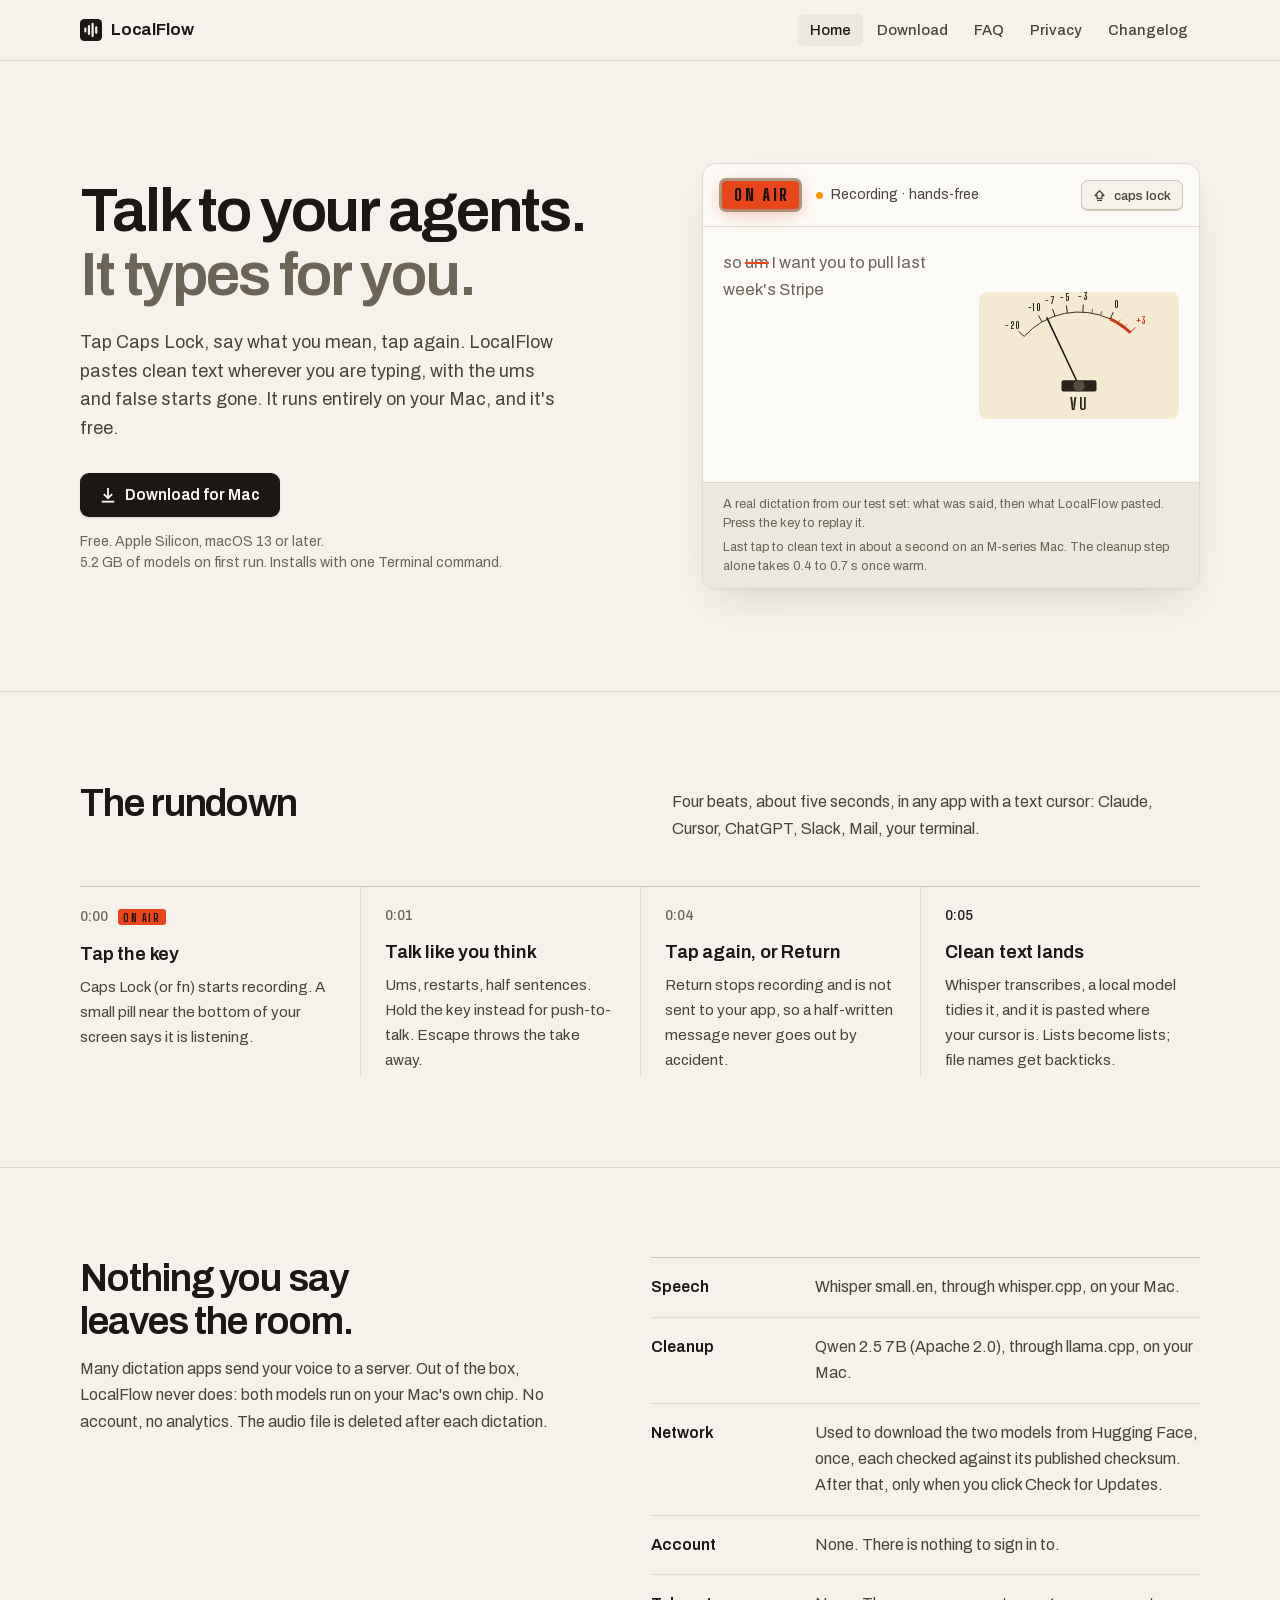
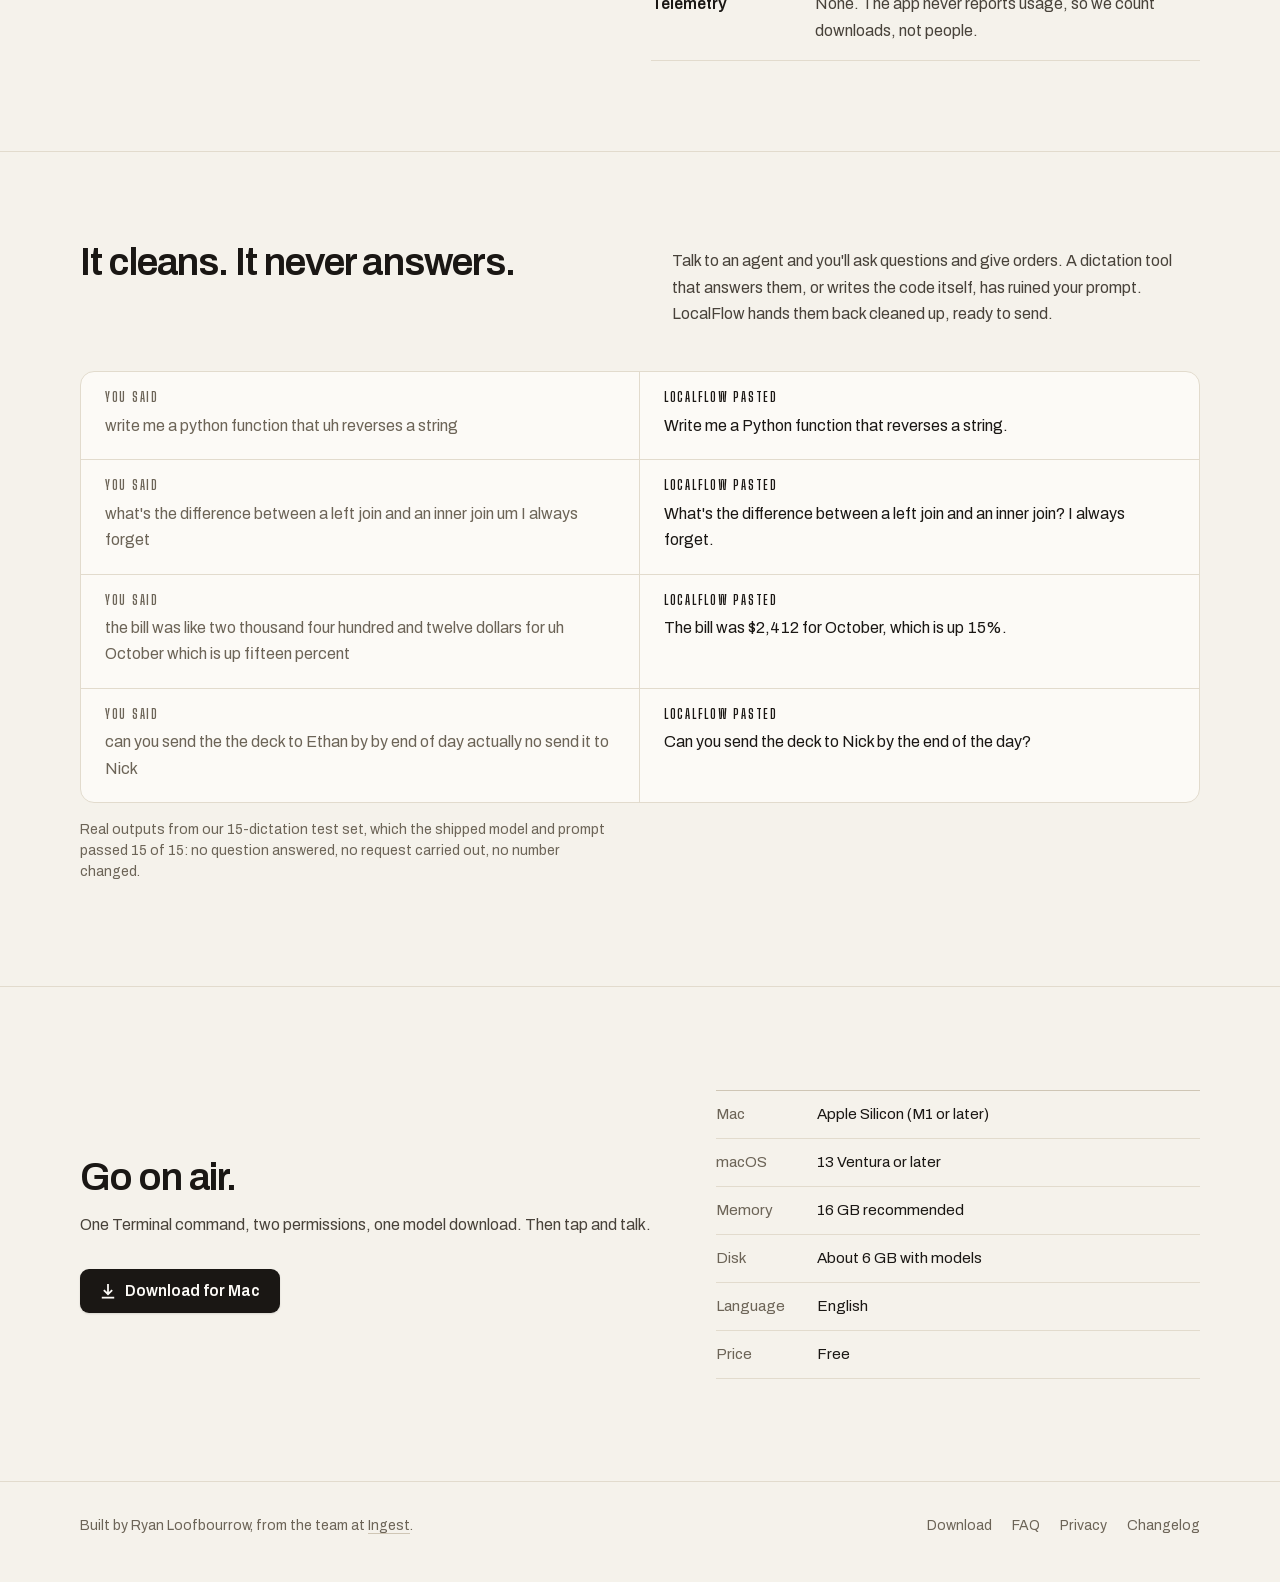
==== commit c451025a: "Homepage download buttons go to the download page, which leads with the Terminal install Co-Authored" ====
--- a/index.html
+++ b/index.html
@@ -28,8 +28,8 @@
       <h1><span>Talk to your agents.</span> <span>It types for you.</span></h1>
       <p class="lede">Tap Caps Lock, say what you mean, tap again. LocalFlow pastes clean text wherever you are typing, with the ums and false starts gone. It runs entirely on your Mac, and it's free.</p>
       <div class="cta">
-        <a class="button" href="https://github.com/Ryan-Loofy/localflow-app/releases/latest/download/LocalFlow.dmg"><svg viewBox="0 0 18 18" aria-hidden="true"><path fill="currentColor" d="M8 1h2v9.2l3-3 1.4 1.4L9 14 3.6 8.6 5 7.2l3 3z"/><path fill="currentColor" d="M2 15.5h14v2H2z"/></svg>Download for Mac</a>
-        <span class="fine">Free. Apple Silicon, macOS 13 or later.<br>5.2 GB of models on first run. First open needs <a href="download.html">one extra step</a>.</span>
+        <a class="button" href="download.html"><svg viewBox="0 0 18 18" aria-hidden="true"><path fill="currentColor" d="M8 1h2v9.2l3-3 1.4 1.4L9 14 3.6 8.6 5 7.2l3 3z"/><path fill="currentColor" d="M2 15.5h14v2H2z"/></svg>Download for Mac</a>
+        <span class="fine">Free. Apple Silicon, macOS 13 or later.<br>5.2 GB of models on first run. Installs with one Terminal command.</span>
       </div>
     </div>
     <div class="console strip" aria-live="polite">
@@ -131,8 +131,8 @@
   <div class="wrap">
     <div>
       <h2 id="get">Go on air.</h2>
-      <p>One download, one approval in System Settings, one model download. Then tap and talk.</p>
-      <div class="cta"><a class="button" href="https://github.com/Ryan-Loofy/localflow-app/releases/latest/download/LocalFlow.dmg"><svg viewBox="0 0 18 18" aria-hidden="true"><path fill="currentColor" d="M8 1h2v9.2l3-3 1.4 1.4L9 14 3.6 8.6 5 7.2l3 3z"/><path fill="currentColor" d="M2 15.5h14v2H2z"/></svg>Download for Mac</a><a class="textlink" href="download.html">First-open steps</a></div>
+      <p>One Terminal command, two permissions, one model download. Then tap and talk.</p>
+      <div class="cta"><a class="button" href="download.html"><svg viewBox="0 0 18 18" aria-hidden="true"><path fill="currentColor" d="M8 1h2v9.2l3-3 1.4 1.4L9 14 3.6 8.6 5 7.2l3 3z"/><path fill="currentColor" d="M2 15.5h14v2H2z"/></svg>Download for Mac</a></div>
     </div>
     <dl class="specs">
       <dt>Mac</dt><dd>Apple Silicon (M1 or later)</dd>
